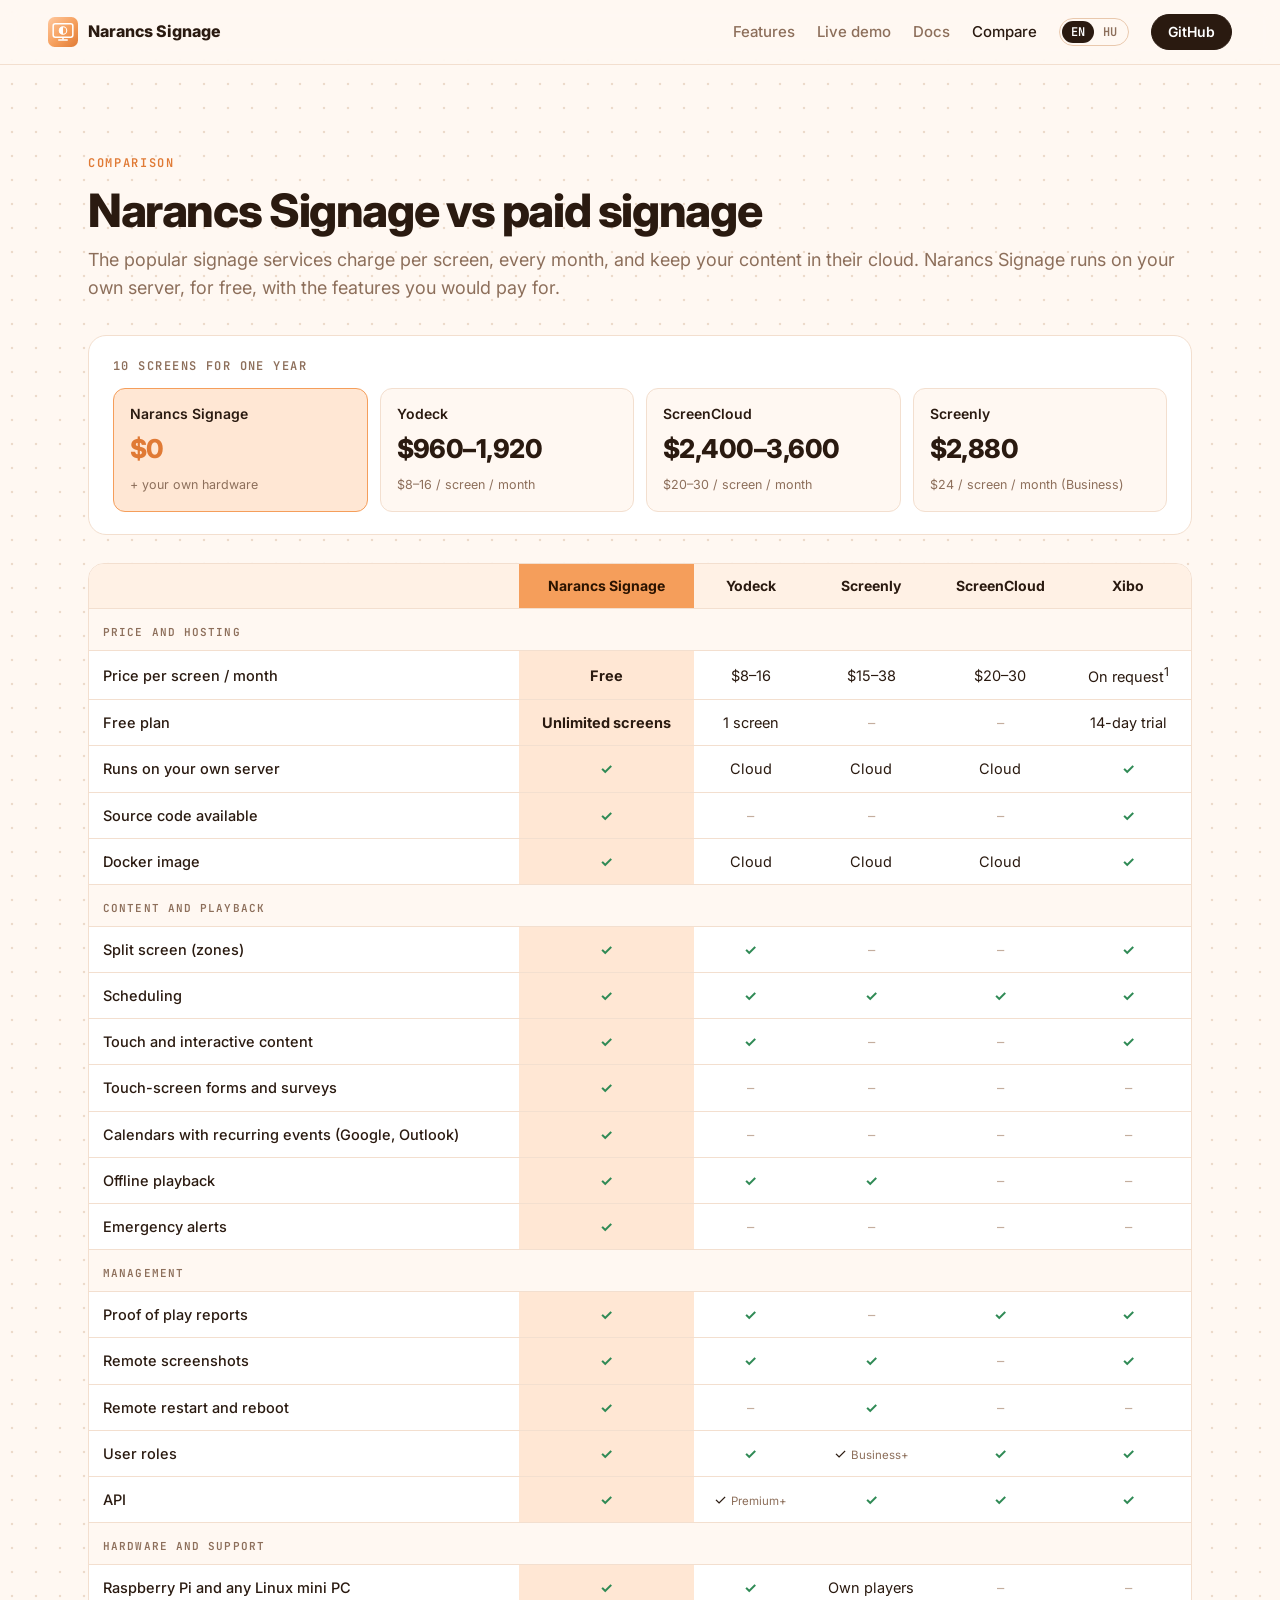
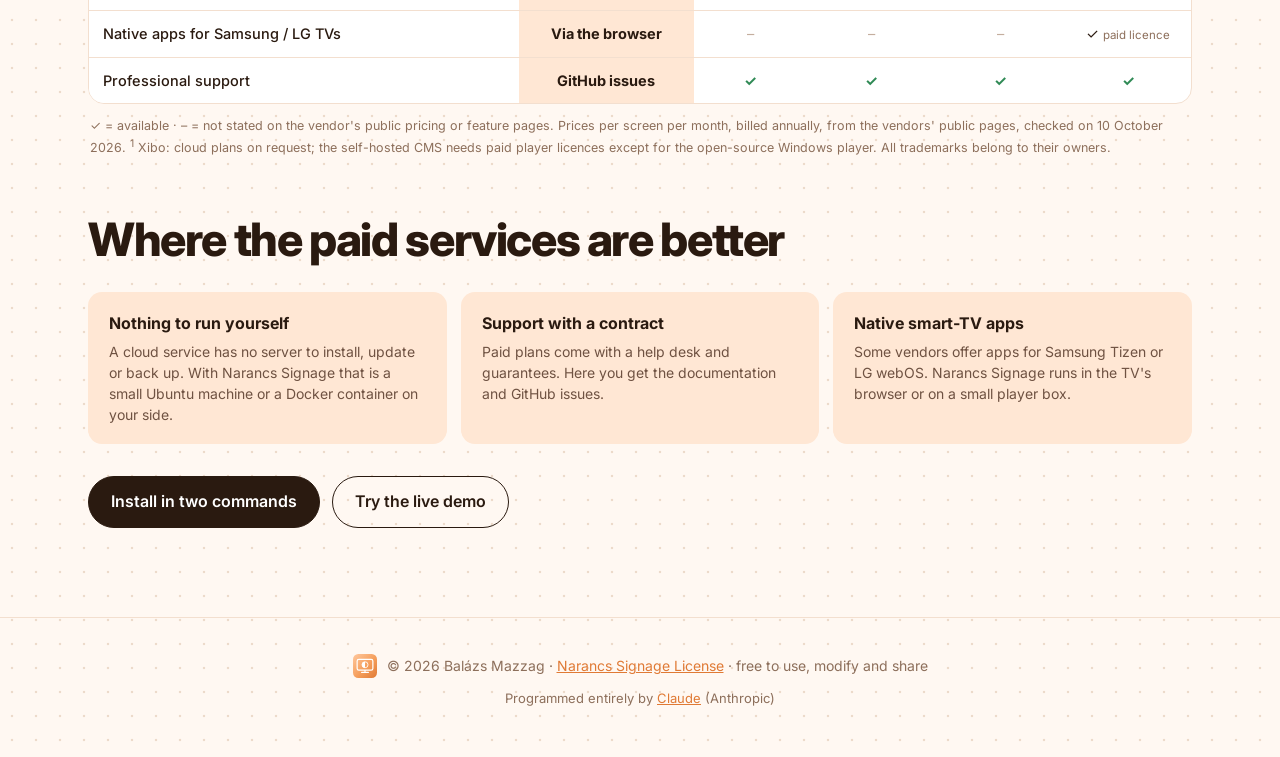
==== compare/index.html @ 7944b112 "Összehasonlító oldal, új funkciók a főoldalon és a dokumentációban, frissített demó (osztott képerny" ====
<!doctype html>
<html lang="en">
<head>
<meta charset="utf-8">
<meta name="viewport" content="width=device-width, initial-scale=1">
<title>Narancs Signage vs paid signage</title>
<meta name="description" content="Narancs Signage compared with Yodeck, Screenly, ScreenCloud and Xibo: price, self-hosting and features.">
<link rel="alternate" hreflang="en" href="https://mzzg-bazsi.github.io/narancs-signage-website/compare/">
<link rel="alternate" hreflang="hu" href="https://mzzg-bazsi.github.io/narancs-signage-website/compare/?lang=hu">
<link rel="alternate" hreflang="x-default" href="https://mzzg-bazsi.github.io/narancs-signage-website/compare/">
<meta property="og:type" content="website">
<meta property="og:site_name" content="Narancs Signage">
<meta property="og:title" content="Narancs Signage vs paid signage">
<meta property="og:description" content="Narancs Signage compared with Yodeck, Screenly, ScreenCloud and Xibo: price, self-hosting and features.">
<meta property="og:url" content="https://mzzg-bazsi.github.io/narancs-signage-website/compare/">
<meta property="og:image" content="https://mzzg-bazsi.github.io/narancs-signage-website/assets/og.png">
<meta name="twitter:card" content="summary_large_image">
<link rel="icon" href="../assets/favicon.svg" type="image/svg+xml">
<link rel="preconnect" href="https://fonts.googleapis.com">
<link rel="preconnect" href="https://fonts.gstatic.com" crossorigin>
<link href="https://fonts.googleapis.com/css2?family=Inter:wght@400;500;600;700;800;900&family=JetBrains+Mono:wght@400;600&display=swap" rel="stylesheet">
<link rel="stylesheet" href="../style.css">
</head>
<body>

<header class="nav">
  <a class="brand" href="../"><img src="../assets/favicon.svg" alt="" width="30" height="30"> <span class="brand-name">Narancs Signage</span></a>
  <nav>
    <a href="../#features">Features</a>
    <a href="../demo/">Live demo</a>
    <a href="../docs/">Docs</a>
    <a href="./" aria-current="page">Compare</a>
    <span class="lang-switch"><button data-lang="en">EN</button><button data-lang="hu">HU</button></span>
    <a class="btn btn-sm" href="https://github.com/mzzg-bazsi/narancs-signage">GitHub</a>
  </nav>
</header>

<main class="section compare">
  <p class="kicker">Comparison</p>
  <h2>Narancs Signage vs paid signage</h2>
  <p class="section-lead">The popular signage services charge per screen, every month, and keep your content in their cloud. Narancs Signage runs on your own server, for free, with the features you would pay for.</p>

  <div class="savings">
    <p class="savings-title">10 screens for one year</p>
    <div class="grid savings-grid">
      <article class="us"><span>Narancs Signage</span><b>$0</b><small>+ your own hardware</small></article>
      <article><span>Yodeck</span><b>$960–1,920</b><small>$8–16 / screen / month</small></article>
      <article><span>ScreenCloud</span><b>$2,400–3,600</b><small>$20–30 / screen / month</small></article>
      <article><span>Screenly</span><b>$2,880</b><small>$24 / screen / month (Business)</small></article>
    </div>
  </div>

  <div class="table-scroll">
    <table class="cmp">
      <thead>
        <tr><th></th><th class="us">Narancs Signage</th><th>Yodeck</th><th>Screenly</th><th>ScreenCloud</th><th>Xibo</th></tr>
      </thead>
      <tbody>
        <tr class="group"><td colspan="6">Price and hosting</td></tr>
        <tr><td>Price per screen / month</td><td class="us"><b>Free</b></td><td>$8–16</td><td>$15–38</td><td>$20–30</td><td>On request<sup>1</sup></td></tr>
        <tr><td>Free plan</td><td class="us">Unlimited screens</td><td>1 screen</td><td class="no">–</td><td class="no">–</td><td>14-day trial</td></tr>
        <tr><td>Runs on your own server</td><td class="us yes">✓</td><td>Cloud</td><td>Cloud</td><td>Cloud</td><td class="yes">✓</td></tr>
        <tr><td>Source code available</td><td class="us yes">✓</td><td class="no">–</td><td class="no">–</td><td class="no">–</td><td class="yes">✓</td></tr>
        <tr><td>Docker image</td><td class="us yes">✓</td><td>Cloud</td><td>Cloud</td><td>Cloud</td><td class="yes">✓</td></tr>

        <tr class="group"><td colspan="6">Content and playback</td></tr>
        <tr><td>Split screen (zones)</td><td class="us yes">✓</td><td class="yes">✓</td><td class="no">–</td><td class="no">–</td><td class="yes">✓</td></tr>
        <tr><td>Scheduling</td><td class="us yes">✓</td><td class="yes">✓</td><td class="yes">✓</td><td class="yes">✓</td><td class="yes">✓</td></tr>
        <tr><td>Touch and interactive content</td><td class="us yes">✓</td><td class="yes">✓</td><td class="no">–</td><td class="no">–</td><td class="yes">✓</td></tr>
        <tr><td>Touch-screen forms and surveys</td><td class="us yes">✓</td><td class="no">–</td><td class="no">–</td><td class="no">–</td><td class="no">–</td></tr>
        <tr><td>Calendars with recurring events (Google, Outlook)</td><td class="us yes">✓</td><td class="no">–</td><td class="no">–</td><td class="no">–</td><td class="no">–</td></tr>
        <tr><td>Offline playback</td><td class="us yes">✓</td><td class="yes">✓</td><td class="yes">✓</td><td class="no">–</td><td class="no">–</td></tr>
        <tr><td>Emergency alerts</td><td class="us yes">✓</td><td class="no">–</td><td class="no">–</td><td class="no">–</td><td class="no">–</td></tr>

        <tr class="group"><td colspan="6">Management</td></tr>
        <tr><td>Proof of play reports</td><td class="us yes">✓</td><td class="yes">✓</td><td class="no">–</td><td class="yes">✓</td><td class="yes">✓</td></tr>
        <tr><td>Remote screenshots</td><td class="us yes">✓</td><td class="yes">✓</td><td class="yes">✓</td><td class="no">–</td><td class="yes">✓</td></tr>
        <tr><td>Remote restart and reboot</td><td class="us yes">✓</td><td class="no">–</td><td class="yes">✓</td><td class="no">–</td><td class="no">–</td></tr>
        <tr><td>User roles</td><td class="us yes">✓</td><td class="yes">✓</td><td>✓ <small>Business+</small></td><td class="yes">✓</td><td class="yes">✓</td></tr>
        <tr><td>API</td><td class="us yes">✓</td><td>✓ <small>Premium+</small></td><td class="yes">✓</td><td class="yes">✓</td><td class="yes">✓</td></tr>

        <tr class="group"><td colspan="6">Hardware and support</td></tr>
        <tr><td>Raspberry Pi and any Linux mini PC</td><td class="us yes">✓</td><td class="yes">✓</td><td>Own players</td><td class="no">–</td><td class="no">–</td></tr>
        <tr><td>Native apps for Samsung / LG TVs</td><td class="us">Via the browser</td><td class="no">–</td><td class="no">–</td><td class="no">–</td><td>✓ <small>paid licence</small></td></tr>
        <tr><td>Professional support</td><td class="us">GitHub issues</td><td class="yes">✓</td><td class="yes">✓</td><td class="yes">✓</td><td class="yes">✓</td></tr>
      </tbody>
    </table>
  </div>
  <p class="footnote" data-i18n>✓ = available · – = not stated on the vendor's public pricing or feature pages. Prices per screen per month, billed annually, from the vendors' public pages, checked on 10 October 2026. <sup>1</sup> Xibo: cloud plans on request; the self-hosted CMS needs paid player licences except for the open-source Windows player. All trademarks belong to their owners.</p>

  <h2 class="honest-title">Where the paid services are better</h2>
  <div class="grid perks">
    <article><h3>Nothing to run yourself</h3><p>A cloud service has no server to install, update or back up. With Narancs Signage that is a small Ubuntu machine or a Docker container on your side.</p></article>
    <article><h3>Support with a contract</h3><p>Paid plans come with a help desk and guarantees. Here you get the documentation and GitHub issues.</p></article>
    <article><h3>Native smart-TV apps</h3><p>Some vendors offer apps for Samsung Tizen or LG webOS. Narancs Signage runs in the TV's browser or on a small player box.</p></article>
  </div>

  <div class="cta compare-cta">
    <a class="btn" href="../docs/#quickstart">Install in two commands</a>
    <a class="btn btn-ghost" href="../demo/">Try the live demo</a>
  </div>
</main>

<footer>
  <img src="../assets/favicon.svg" alt="" width="24" height="24">
  <span data-i18n>© 2026 Balázs Mazzag · <a href="https://github.com/mzzg-bazsi/narancs-signage/blob/main/LICENSE">Narancs Signage License</a> · free to use, modify and share</span>
  <span class="built-with" data-i18n>Programmed entirely by <a href="https://claude.com/claude-code">Claude</a> (Anthropic)</span>
</footer>

<script src="../i18n.js"></script>
</body>
</html>
---- style.css ----
/* Narancs Signage bemutató oldal – az admin halvány narancs színeire épül */
:root {
  --bg: #fff8f2; --bg2: #fff1e5; --surface: #fff; --border: #f3dfcf; --border-strong: #e9c8ad;
  --text: #2a1a10; --muted: #8d6f5b; --primary: #f59e5b; --primary-strong: #e07a35; --soft: #ffe7d4;
  --dot: rgba(170, 110, 60, .22);
  --s-alert: #dc4b3e;
  --mono: "JetBrains Mono", ui-monospace, Menlo, monospace;
  color-scheme: light;
}
* { box-sizing: border-box; }
[hidden] { display: none !important; }
html { scroll-behavior: smooth; }
body {
  margin: 0; color: var(--text); font: 16px/1.6 Inter, "Segoe UI", system-ui, sans-serif;
  background: radial-gradient(var(--dot) 1.3px, transparent 1.6px) 0 0 / 24px 24px, var(--bg);
  overflow-x: hidden;
}
a { color: var(--primary-strong); }
img { max-width: 100%; display: block; }
button { font: inherit; cursor: pointer; }

.btn { display: inline-block; padding: 12px 22px; border-radius: 999px; background: var(--text); color: #fff; font-weight: 600; text-decoration: none; border: 1px solid var(--text); transition: transform .15s; }
.btn:hover { transform: translateY(-1px); }
.btn-ghost { background: transparent; color: var(--text); }
.btn-sm { padding: 6px 16px; font-size: 14px; }

.nav { position: sticky; top: 0; z-index: 10; display: flex; align-items: center; justify-content: space-between; gap: 16px; padding: 14px clamp(16px, 4vw, 48px); background: color-mix(in srgb, var(--bg) 85%, transparent); backdrop-filter: blur(10px); border-bottom: 1px solid var(--border); }
.brand { white-space: nowrap; display: flex; align-items: center; gap: 10px; font-weight: 800; color: var(--text); text-decoration: none; }
.nav nav { display: flex; align-items: center; gap: 22px; }
.nav nav a:not(.btn) { color: var(--muted); text-decoration: none; font-weight: 500; font-size: 15px; }
.nav nav a:not(.btn):hover { color: var(--text); }

/* Hős szakasz */
.hero { display: grid; grid-template-columns: minmax(0, .85fr) minmax(0, 1.25fr); gap: clamp(24px, 4vw, 64px); align-items: center; max-width: 1360px; margin: 0 auto; padding: clamp(40px, 7vw, 96px) clamp(16px, 4vw, 48px); }
.kicker { font: 600 12px var(--mono); letter-spacing: .14em; text-transform: uppercase; color: var(--primary-strong); margin: 0 0 14px; }
h1 { font-size: clamp(40px, 4.6vw, 66px); line-height: 1.02; letter-spacing: -.035em; font-weight: 900; margin: 0 0 22px; }
h1 span { color: var(--primary-strong); }
.lead { font-size: 18px; color: #5a4334; max-width: 34em; margin: 0 0 28px; }
.cta { display: flex; flex-wrap: wrap; gap: 12px; }
.stats { list-style: none; padding: 0; margin: 36px 0 0; display: flex; flex-wrap: wrap; gap: 10px 26px; color: var(--muted); font-size: 14px; }
.stats b { color: var(--text); font-size: 22px; font-weight: 800; margin-right: 4px; }

/* Dőlt bemutató ablak */
.stage { perspective: 2000px; }
.win { transform: rotateX(9deg) rotateY(-13deg) rotateZ(-1.5deg); transform-origin: 50% 50%; transition: transform .6s cubic-bezier(.2,.7,.2,1); }
.stage:hover .win, .stage:focus-within .win { transform: rotateX(4deg) rotateY(-6deg) rotateZ(-.6deg); }
.win {
  background: radial-gradient(rgba(0,0,0,.07) 1px, transparent 1.4px) 0 0 / 18px 18px, #f8f6f4;
  border-radius: 12px; border: 1px solid rgba(0,0,0,.06);
  box-shadow: 0 1px 0 #fff inset, 0 30px 60px -20px rgba(80, 40, 10, .35), 0 12px 24px -12px rgba(80,40,10,.2);
  overflow: hidden;
}
.bar { display: flex; align-items: center; gap: 7px; padding: 12px 16px 6px; font-size: 13px; }
.tl { width: 11px; height: 11px; border-radius: 50%; display: inline-block; }
.tl.r { background: #ff5f57; } .tl.y { background: #febc2e; } .tl.g { background: #28c840; }
.bar b { margin-left: 10px; }
.hint { margin-left: auto; font: 11px var(--mono); letter-spacing: .1em; text-transform: uppercase; color: var(--muted); display: flex; align-items: center; gap: 8px; }
.hint i { width: 14px; height: 14px; border-radius: 50%; background: #ddd; animation: pulse 1.8s infinite; }
@keyframes pulse { 50% { background: var(--primary); } }
.steps { display: flex; flex-wrap: wrap; gap: 4px 14px; padding: 4px 16px 10px; border-bottom: 1px solid rgba(0,0,0,.06); }
.step { background: none; border: 0; padding: 4px 2px; color: #9a918b; font-size: 13px; display: flex; align-items: center; gap: 6px; }
.step em { font-style: normal; width: 18px; height: 18px; border-radius: 50%; background: #e7e2de; display: grid; place-items: center; font-size: 10px; font-weight: 700; }
.step[aria-selected="true"] { color: var(--text); font-weight: 600; }
.step[aria-selected="true"] em { background: var(--text); color: #fff; }
.step.done em { background: var(--primary); color: #fff; }

.panel { position: relative; height: 340px; }
.pane { position: absolute; inset: 0; padding: 26px 30px; display: flex; flex-direction: column; justify-content: center; align-items: center; text-align: center; opacity: 0; visibility: hidden; transition: opacity .35s, visibility .35s; }
.pane.active { opacity: 1; visibility: visible; }
.pane h3 { margin: 0 0 4px; font-size: 18px; }
.sub { margin: 0 0 14px; color: #7d746e; font-size: 13px; max-width: 30em; line-height: 1.5; }
.center { text-align: center; margin: 10px auto 0; }
.cmd { font: 12px var(--mono); background: #2a201a; color: #ffd8b8; padding: 8px 12px; border-radius: 7px; max-width: 100%; overflow-x: auto; white-space: nowrap; }
.ticks { display: flex; gap: 2px; margin: 18px 0 8px; height: 10px; width: min(100%, 390px); }
.ticks i { flex: 1; background: #d9d4d0; border-radius: 1px; transition: background .15s; }
.ticks i.on { background: #2a201a; }
.status { font-size: 12px; color: #7d746e; margin: 0 0 12px; min-height: 1.5em; }
.status.ok { color: #2f8a55; font-weight: 600; }
.btns { display: flex; gap: 8px; }
.mini { border: 1px solid rgba(0,0,0,.1); background: #e9e5e1; border-radius: 6px; padding: 5px 12px; font-size: 12px; font-weight: 500; color: var(--text); }
.mini:hover { background: #dfd9d4; }
.mini.primary { background: var(--text); color: #fff; border-color: var(--text); }
.mini.danger { background: var(--s-alert); color: #fff; border-color: var(--s-alert); }
.mini:disabled { opacity: .5; cursor: default; }

.split { display: grid; grid-template-columns: 1fr 1fr; gap: 26px; align-items: center; width: 100%; text-align: left; }
.form { display: flex; flex-direction: column; align-items: flex-start; gap: 6px; }
.tv { background: #1d1612; padding: 6px; border-radius: 8px; box-shadow: 0 8px 20px -10px rgba(0,0,0,.5); width: 100%; }
.tv-screen { position: relative; aspect-ratio: 16 / 9; border-radius: 3px; overflow: hidden; background: #000; }
.tv-screen > img { position: absolute; inset: 0; width: 100%; height: 100%; object-fit: cover; }
.pairing { background: linear-gradient(135deg, #ffb27a, #e07a35); display: flex; flex-direction: column; align-items: center; justify-content: center; color: #fff; }
.pairing img { position: static; width: 22%; height: auto; margin-bottom: 4px; }
.pairing small { font-size: 10px; opacity: .85; text-transform: uppercase; letter-spacing: .12em; }
.pairing strong { font: 600 clamp(18px, 2.6vw, 30px) var(--mono); letter-spacing: .06em; }
.digits { display: flex; gap: 5px; margin: 4px 0 6px; }
.digits span { width: 26px; height: 32px; border: 1px solid var(--border-strong); background: #fff; border-radius: 6px; display: grid; place-items: center; font: 600 15px var(--mono); }
.digits span.on { border-color: var(--primary-strong); }
.field { display: flex; gap: 10px; font-size: 12px; color: #7d746e; margin-bottom: 6px; }
.field b { color: var(--text); }

.types { display: grid; grid-template-columns: 1fr 1fr; gap: 6px; }
.types button { text-align: left; border: 1px solid rgba(0,0,0,.08); background: #fff; border-radius: 8px; padding: 9px 10px; font-size: 12.5px; font-weight: 500; color: var(--text); }
.types button.on { border-color: var(--primary-strong); background: var(--soft); }

.timeline { position: relative; width: 100%; height: 56px; background: #ece7e3; border-radius: 8px; margin-top: 8px; cursor: ew-resize; touch-action: none; }
.blk { position: absolute; top: 6px; bottom: 6px; border-radius: 6px; font-size: 11px; font-weight: 600; display: flex; align-items: center; justify-content: center; overflow: hidden; white-space: nowrap; padding: 0 4px; transition: box-shadow .2s; }
.blk.a { background: #ffd2ac; } .blk.b { background: #ffb27a; } .blk.c { background: #f59e5b; color: #3b1a05; }
.blk.off { background: transparent; color: #a59c96; font-weight: 400; }
.blk.now { box-shadow: 0 0 0 2px var(--text); }
.needle { position: absolute; top: -6px; bottom: -6px; width: 3px; margin-left: -1.5px; background: var(--text); border-radius: 2px; pointer-events: none; }
.needle::before { content: ""; position: absolute; top: -4px; left: -4px; width: 11px; height: 11px; border-radius: 50%; background: var(--text); }
.hours { display: flex; justify-content: space-between; width: 100%; font: 11px var(--mono); color: #9a918b; margin: 6px 0 12px; padding: 0 2px; }

.tv.big { width: 100%; }
#player > img { opacity: 0; transition: opacity .8s; }
#player > img.on { opacity: 1; }
.ticker { position: absolute; left: 0; right: 0; bottom: 0; background: rgba(0,0,0,.65); color: #fff; font-size: 10px; padding: 3px 0; white-space: nowrap; overflow: hidden; }
.ticker span { display: inline-block; padding-left: 100%; animation: tick 18s linear infinite; }
@keyframes tick { to { transform: translateX(-100%); } }
.alert { position: absolute; inset: 0; background: var(--s-alert); color: #fff; display: flex; flex-direction: column; align-items: center; justify-content: center; gap: 4px; animation: blink 1s steps(2) infinite; text-align: center; }
.alert b { font-size: clamp(16px, 2.4vw, 26px); }
.alert span { font-size: 11px; }
@keyframes blink { 50% { background: #b8352a; } }


/* Szakaszok */
.section { max-width: 1200px; margin: 0 auto; padding: clamp(48px, 7vw, 96px) clamp(16px, 4vw, 48px); }
h2 { font-size: clamp(30px, 3.6vw, 46px); letter-spacing: -.03em; line-height: 1.1; margin: 0 0 10px; font-weight: 800; }
.section-lead { color: var(--muted); font-size: 18px; margin: 0 0 32px; }
.grid { display: grid; gap: 14px; }
.grid article { background: var(--surface); border: 1px solid var(--border); border-radius: 14px; padding: 18px 20px; }
.grid h3 { margin: 0 0 4px; font-size: 16px; }
.grid p { margin: 0; color: var(--muted); font-size: 14px; line-height: 1.5; }
.types-grid { grid-template-columns: repeat(auto-fill, minmax(220px, 1fr)); }
.types-grid span { font-size: 26px; display: block; margin-bottom: 8px; }
.perks { grid-template-columns: repeat(auto-fill, minmax(min(300px, 100%), 1fr)); margin-top: 28px; }
.perks article { background: var(--soft); border-color: transparent; }
.perks p { color: #6f5242; }

.tabs { display: inline-flex; gap: 4px; padding: 4px; background: var(--bg2); border: 1px solid var(--border); border-radius: 999px; margin: 14px 0 24px; }
.tabs button { border: 0; background: none; padding: 8px 18px; border-radius: 999px; font-weight: 600; color: var(--muted); }
.tabs button[aria-selected="true"] { background: var(--surface); color: var(--text); box-shadow: 0 1px 4px rgba(120,60,20,.12); }
.gallery { display: grid; grid-template-columns: repeat(auto-fill, minmax(min(320px, 100%), 1fr)); gap: 20px; }
.gallery figure { margin: 0; }
.gallery img { border-radius: 12px; border: 1px solid var(--border); box-shadow: 0 10px 30px -18px rgba(120,60,20,.45); transition: transform .2s; }
.gallery a:hover img { transform: translateY(-3px); }
.gallery figcaption { font-size: 14px; color: var(--muted); margin-top: 8px; }

.install { grid-template-columns: repeat(auto-fit, minmax(min(320px, 100%), 1fr)); margin-top: 24px; }
.install article { position: relative; min-width: 0; }
.install h3 { display: flex; flex-wrap: wrap; align-items: center; gap: 4px 10px; margin-bottom: 12px; }
.install h3 em { font-style: normal; width: 26px; height: 26px; border-radius: 50%; background: var(--primary); color: #fff; display: grid; place-items: center; font-size: 13px; }
.install small { font-weight: 400; color: var(--muted); font-size: 13px; }
.install pre { background: #2a201a; color: #ffd8b8; border-radius: 10px; padding: 14px 16px; overflow-x: auto; font: 13px/1.7 var(--mono); margin: 0 0 12px; }
.install p code { font: 13px var(--mono); background: var(--bg2); padding: 1px 5px; border-radius: 4px; }
.copy { position: absolute; top: 18px; right: 18px; border: 1px solid var(--border-strong); background: var(--surface); border-radius: 6px; font-size: 12px; padding: 3px 10px; }

/* Képnézegető */
.lightbox { border: 0; padding: 0; background: transparent; max-width: none; max-height: none; position: fixed; inset: 0; width: 100%; height: 100%; margin: 0; }
body:has(.lightbox[open]) { overflow: hidden; }
.lightbox::backdrop { background: rgba(30, 18, 10, .88); backdrop-filter: blur(4px); }
.lightbox figure { margin: 0; height: 100%; display: flex; flex-direction: column; align-items: center; justify-content: center; gap: 12px; padding: 56px 72px 24px; }
.lightbox img { max-width: 100%; max-height: calc(100% - 40px); object-fit: contain; border-radius: 10px; box-shadow: 0 20px 60px rgba(0,0,0,.5); touch-action: pan-y; user-select: none; }
.lightbox figcaption { display: flex; gap: 14px; color: #fbeee4; font-size: 15px; }
.lightbox figcaption span:last-child { color: #c0a593; font-family: var(--mono); font-size: 13px; }
.lb-btn { position: fixed; border: 0; background: rgba(255,255,255,.12); color: #fff; width: 48px; height: 48px; border-radius: 50%; font-size: 30px; line-height: 1; display: grid; place-items: center; }
.lb-btn:hover { background: rgba(255,255,255,.25); }
.lb-prev { left: 14px; top: 50%; transform: translateY(-50%); }
.lb-next { right: 14px; top: 50%; transform: translateY(-50%); }
.lb-close { right: 14px; top: 14px; font-size: 26px; }
.gallery a { cursor: zoom-in; display: block; }

footer .built-with { flex-basis: 100%; font-size: 13px; }
footer { display: flex; align-items: center; justify-content: center; gap: 10px; flex-wrap: wrap; text-align: center; padding: 36px 16px 48px; color: var(--muted); font-size: 14px; border-top: 1px solid var(--border); }

@media (max-width: 1020px) {
  .hero { grid-template-columns: 1fr; }
  .win, .stage:hover .win { transform: none; }
}
@media (max-width: 640px) {
  .nav nav a:not(.btn) { display: none; }
  .hint { display: none; }
  .panel { height: 470px; }
  .pane { padding: 20px 16px; }
  .split { grid-template-columns: 1fr; gap: 14px; }
  .blk { font-size: 9px; }
  .gallery { grid-template-columns: 1fr; }
  .install { grid-template-columns: 1fr; }
  .lightbox figure { padding: 56px 8px 72px; }
  .lb-prev, .lb-next { top: auto; bottom: 14px; transform: none; }
}
@media (prefers-reduced-motion: reduce) {
  *, *::before, *::after { animation: none !important; transition: none !important; }
}

/* Nyelvváltó */
.lang-switch { display: inline-flex; border: 1px solid var(--border-strong); border-radius: 999px; padding: 2px; }
.lang-switch button { border: 0; background: none; padding: 3px 9px; border-radius: 999px; font: 600 12px var(--mono); color: var(--muted); }
.lang-switch button[aria-pressed="true"] { background: var(--text); color: #fff; }

/* Élő bemutató oldal */
.demo-page h2 { font-size: clamp(36px, 4.6vw, 60px); }
.demo-layout { display: grid; grid-template-columns: minmax(0, 1fr) 300px; gap: 32px; align-items: start; }
.demo-tv { padding: 10px; border-radius: 14px; }
.demo-tv iframe { position: absolute; inset: 0; width: 100%; height: 100%; border: 0; }
.demo-controls { display: flex; flex-wrap: wrap; gap: 8px; margin-top: 14px; }
.demo-controls .mini { font-size: 14px; padding: 7px 14px; }
.demo-side h3 { margin: 0 0 4px; font-size: 16px; }
.demo-side .sub { font-size: 14px; }
.themes { display: grid; grid-template-columns: 1fr 1fr; gap: 6px; margin-bottom: 26px; }
.theme { display: flex; align-items: center; gap: 8px; text-align: left; border: 1px solid var(--border); background: var(--surface); border-radius: 9px; padding: 6px 8px; font-size: 13px; font-weight: 500; color: var(--text); }
.theme i { position: relative; flex: none; width: 26px; height: 20px; border-radius: 5px; }
.theme i b { position: absolute; right: 3px; bottom: 3px; width: 8px; height: 8px; border-radius: 50%; }
.theme.on { border-color: var(--primary-strong); box-shadow: 0 0 0 2px var(--soft); }
.try { margin: 0 0 24px; padding-left: 18px; color: #5a4334; font-size: 14px; }
.try li { margin-bottom: 6px; }
@media (max-width: 900px) { .demo-layout { grid-template-columns: 1fr; } }

.admin-demo { margin-top: clamp(56px, 8vw, 110px); }
.browser { border-radius: 12px; overflow: hidden; border: 1px solid rgba(0,0,0,.08); background: #f8f6f4; box-shadow: 0 30px 60px -24px rgba(80,40,10,.35); }
.browser .bar { padding: 10px 14px; border-bottom: 1px solid rgba(0,0,0,.06); }
.browser .url { margin-left: 12px; flex: 1; max-width: 420px; background: #ece7e3; border-radius: 6px; padding: 3px 10px; font: 12px var(--mono); color: var(--muted); overflow: hidden; text-overflow: ellipsis; white-space: nowrap; }
.browser .bar a { margin-left: auto; font-size: 13px; font-weight: 600; text-decoration: none; white-space: nowrap; }
.browser iframe { display: block; width: 100%; height: min(78vh, 820px); border: 0; background: #fff8f2; }

/* Dokumentáció */
.nav nav a[aria-current="page"] { color: var(--text); }
.docs { display: grid; grid-template-columns: 250px minmax(0, 1fr); gap: 48px; max-width: 1200px; margin: 0 auto; padding: 32px clamp(16px, 4vw, 48px) 64px; }
.toc details { position: sticky; top: 84px; max-height: calc(100vh - 100px); overflow: auto; }
.toc summary { font: 600 12px var(--mono); letter-spacing: .12em; text-transform: uppercase; color: var(--muted); cursor: pointer; margin-bottom: 8px; list-style: none; }
.toc summary::-webkit-details-marker { display: none; }
.toc nav a { display: block; padding: 4px 10px; border-left: 2px solid var(--border); color: var(--text); text-decoration: none; font-size: 14px; font-weight: 600; }
.toc nav a.toc-sub { padding-left: 22px; font-weight: 400; color: var(--muted); font-size: 13px; }
.toc nav a:hover { color: var(--primary-strong); }
.toc nav a.on { border-left-color: var(--primary-strong); color: var(--primary-strong); background: var(--soft); }
.doc { max-width: 820px; }
.doc section { scroll-margin-top: 84px; padding-bottom: 28px; border-bottom: 1px solid var(--border); margin-bottom: 36px; }
.doc section:last-child { border-bottom: 0; }
.doc h1 { font-size: clamp(32px, 4vw, 46px); margin-bottom: 10px; }
.doc h2 { font-size: clamp(26px, 3vw, 34px); margin: 0 0 14px; }
.doc h3 { font-size: 19px; margin: 30px 0 8px; scroll-margin-top: 84px; }
.doc p, .doc li, .doc dd { color: #4a3528; }
.doc-lead { font-size: 19px; color: var(--muted) !important; }
.doc code { font: 13.5px var(--mono); background: var(--bg2); border: 1px solid var(--border); padding: 1px 5px; border-radius: 5px; word-break: break-word; }
.doc pre { position: relative; background: #2a201a; color: #ffd8b8; border-radius: 10px; padding: 14px 16px; overflow-x: auto; font: 13px/1.7 var(--mono); margin: 10px 0 16px; }
.doc pre code { background: none; border: 0; padding: 0; color: inherit; word-break: normal; }
.doc pre.has-copy { padding-right: 78px; }
.doc pre .copy { top: 10px; right: 10px; }
.doc img.arch { width: 100%; height: auto; margin: 6px 0 18px; border: 1px solid var(--border); border-radius: 18px; }
.doc table { width: 100%; border-collapse: collapse; margin: 10px 0 18px; font-size: 14.5px; display: block; overflow-x: auto; }
.doc th, .doc td { text-align: left; vertical-align: top; padding: 9px 12px; border-bottom: 1px solid var(--border); }
.doc th { background: var(--bg2); font-weight: 700; white-space: nowrap; }
.doc td:first-child { white-space: nowrap; font-weight: 500; }
.doc .note { background: var(--soft); border-left: 3px solid var(--primary); padding: 10px 14px; border-radius: 0 8px 8px 0; }
.doc kbd { font: 600 12px var(--mono); background: var(--surface); border: 1px solid var(--border-strong); border-bottom-width: 2px; border-radius: 5px; padding: 1px 6px; }
.doc .steps-list > li { margin-bottom: 12px; }
.doc .faq dt { font-weight: 700; margin-top: 16px; }
.doc .faq dd { margin: 4px 0 0; }
@media (max-width: 900px) {
  .docs { grid-template-columns: minmax(0, 1fr); gap: 16px; padding-top: 16px; }
  .toc details { position: static; max-height: none; background: var(--surface); border: 1px solid var(--border); border-radius: 12px; padding: 12px 14px; }
  .toc summary { margin: 0; }
  .toc summary::after { content: " ▾"; }
  .doc td:first-child { white-space: normal; }
}
.more-docs { margin: 22px 0 0; font-weight: 600; }

@media (max-width: 440px) { .brand-name { display: none; } .nav nav { gap: 12px; } }

/* Összehasonlítás */
.savings { background: var(--surface); border: 1px solid var(--border); border-radius: 18px; padding: 22px 24px; margin-bottom: 28px; }
.savings-title { font: 600 12px var(--mono); letter-spacing: .12em; text-transform: uppercase; color: var(--muted); margin: 0 0 14px; }
.savings-grid { grid-template-columns: repeat(auto-fit, minmax(min(190px, 100%), 1fr)); gap: 12px; }
.savings-grid article { background: var(--bg); border: 1px solid var(--border); border-radius: 12px; padding: 14px 16px; }
.savings-grid article span { display: block; font-weight: 600; font-size: 14px; }
.savings-grid article b { display: block; font-size: 26px; font-weight: 800; letter-spacing: -.02em; margin: 2px 0; }
.savings-grid article small { color: var(--muted); font-size: 12.5px; }
.savings-grid article.us { background: var(--soft); border-color: var(--primary); }
.savings-grid article.us b { color: var(--primary-strong); }
.table-scroll { overflow-x: auto; border: 1px solid var(--border); border-radius: 16px; background: var(--surface); }
.cmp { width: 100%; border-collapse: collapse; font-size: 14.5px; min-width: 760px; }
.cmp th, .cmp td { padding: 11px 14px; border-bottom: 1px solid var(--border); text-align: center; vertical-align: middle; }
.cmp th { font-size: 14px; background: var(--bg2); position: sticky; top: 0; }
.cmp td:first-child, .cmp th:first-child { text-align: left; font-weight: 500; position: sticky; left: 0; background: var(--surface); z-index: 1; }
.cmp th:first-child { background: var(--bg2); }
.cmp .us { background: var(--soft); font-weight: 700; }
.cmp th.us { background: var(--primary); color: #2a1300; }
.cmp .yes { color: #2f8a55; font-weight: 700; }
.cmp .us.yes { color: #2f8a55; }
.cmp .no { color: #c4ae9e; }
.cmp small { color: var(--muted); font-weight: 400; font-size: 11.5px; }
.cmp tr.group td { background: var(--bg); font: 600 11px var(--mono); letter-spacing: .1em; text-transform: uppercase; color: var(--muted); text-align: left; padding-top: 16px; }
.cmp tbody tr:last-child td { border-bottom: 0; }
.footnote { font-size: 12.5px; color: var(--muted); margin: 12px 2px 0; }
.honest-title { margin-top: 56px; }
.compare-cta { margin-top: 32px; }
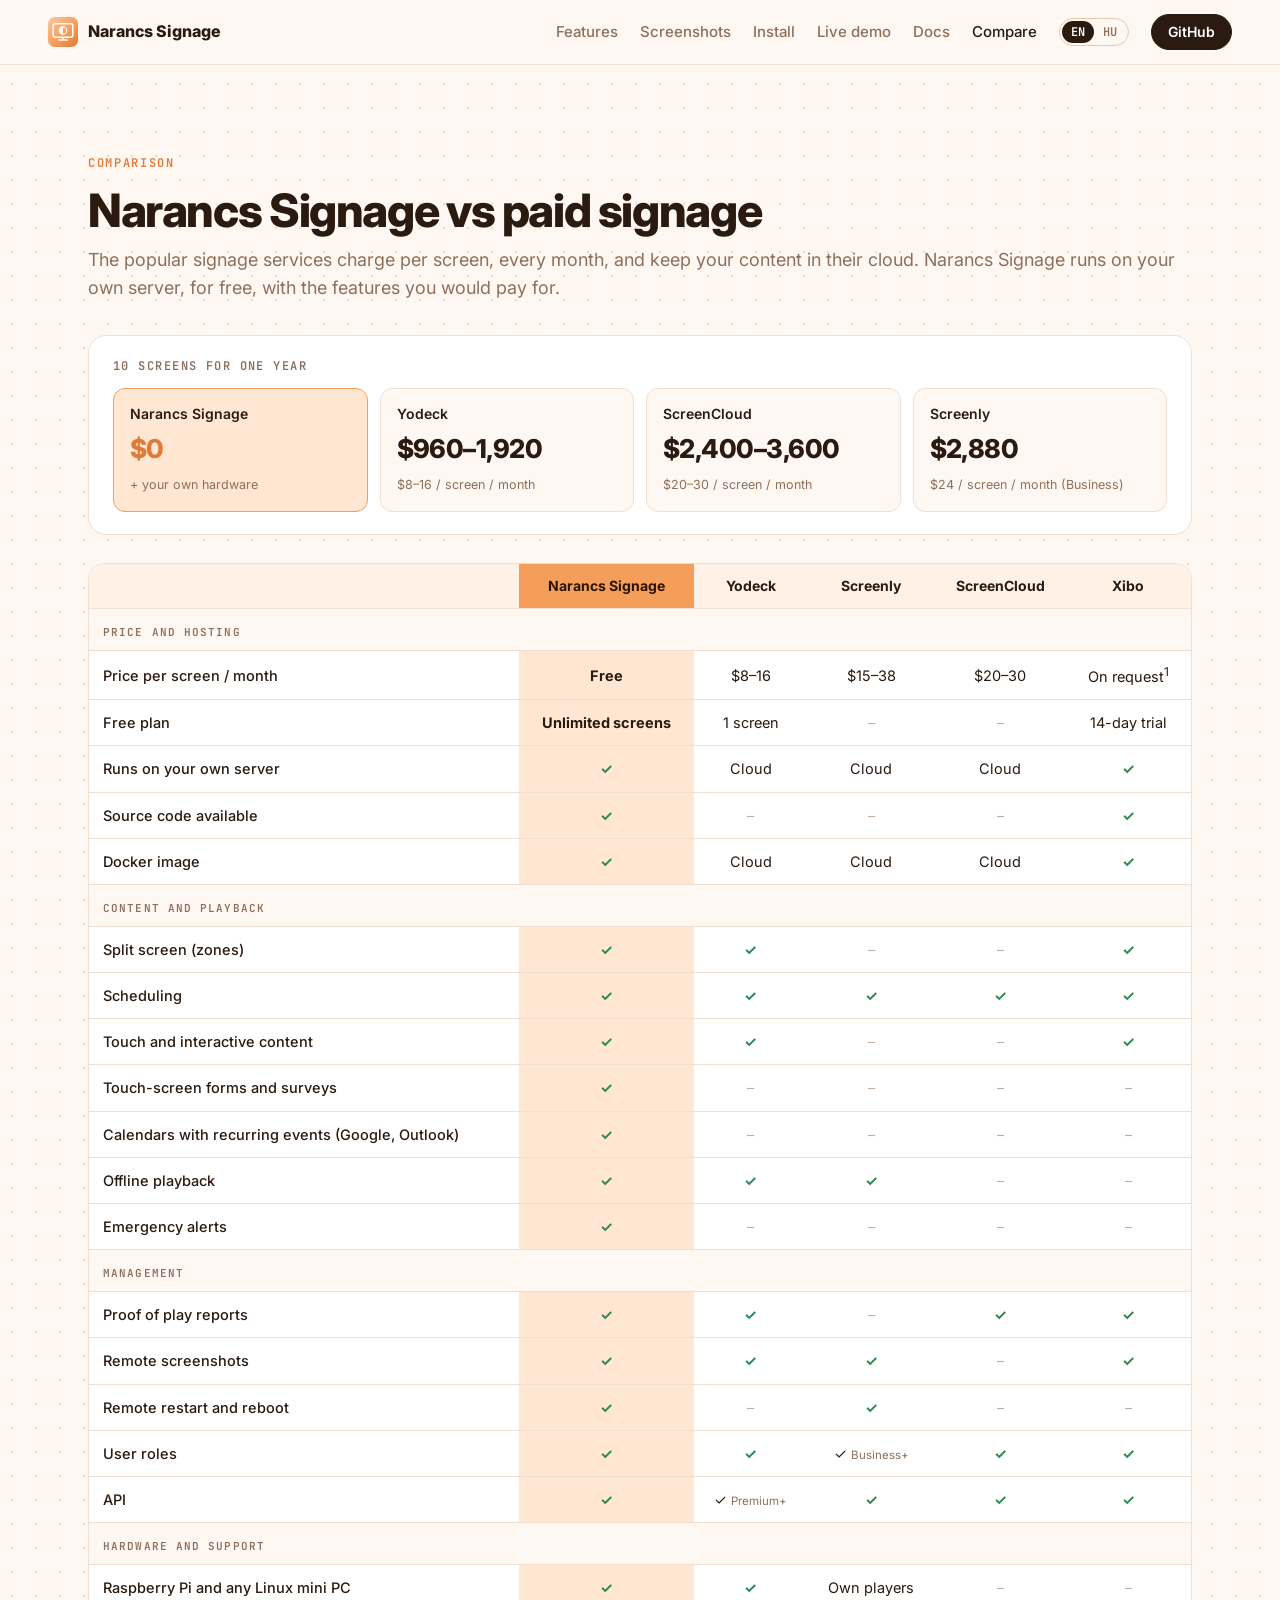
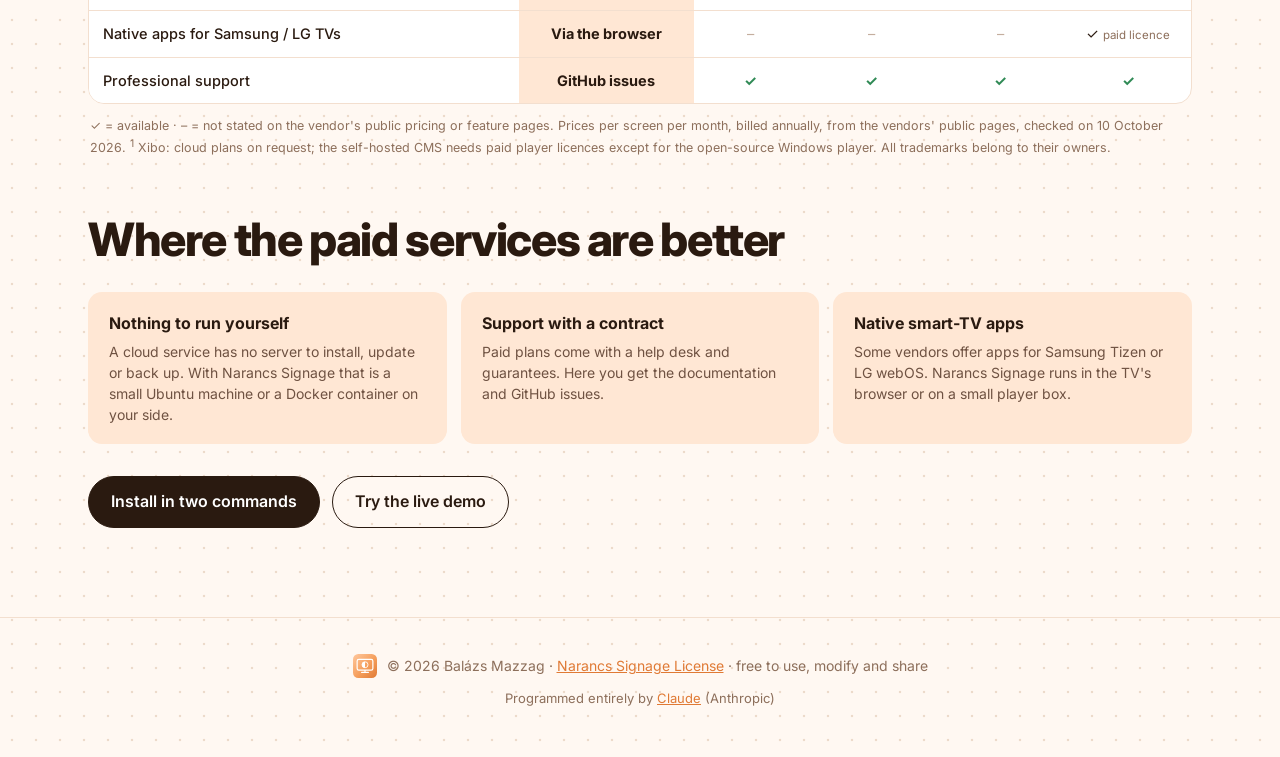
==== commit 729f7eba: "Egységes fejléc menü minden oldalon, szűk képernyőn lenyíló ☰ menü Co-Authored-By: Claude Opus 5.5 <" ====
--- a/compare/index.html
+++ b/compare/index.html
@@ -26,12 +26,17 @@
 <header class="nav">
   <a class="brand" href="../"><img src="../assets/favicon.svg" alt="" width="30" height="30"> <span class="brand-name">Narancs Signage</span></a>
   <nav>
-    <a href="../#features">Features</a>
-    <a href="../demo/">Live demo</a>
-    <a href="../docs/">Docs</a>
-    <a href="./" aria-current="page">Compare</a>
+    <div class="nav-links">
+      <a href="../#features">Features</a>
+      <a href="../#screens">Screenshots</a>
+      <a href="../docs/#quickstart">Install</a>
+      <a href="../demo/">Live demo</a>
+      <a href="../docs/">Docs</a>
+      <a href="./" aria-current="page">Compare</a>
+    </div>
     <span class="lang-switch"><button data-lang="en">EN</button><button data-lang="hu">HU</button></span>
     <a class="btn btn-sm" href="https://github.com/mzzg-bazsi/narancs-signage">GitHub</a>
+    <button class="nav-toggle" type="button" aria-label="Menu" aria-expanded="false">☰</button>
   </nav>
 </header>
 
--- a/style.css
+++ b/style.css
@@ -178,7 +178,6 @@
   .win, .stage:hover .win { transform: none; }
 }
 @media (max-width: 640px) {
-  .nav nav a:not(.btn) { display: none; }
   .hint { display: none; }
   .panel { height: 470px; }
   .pane { padding: 20px 16px; }
@@ -294,3 +293,15 @@
 .footnote { font-size: 12.5px; color: var(--muted); margin: 12px 2px 0; }
 .honest-title { margin-top: 56px; }
 .compare-cta { margin-top: 32px; }
+
+/* Fejléc menü: szűk képernyőn a ☰ gomb mögé csukódik */
+.nav-links { display: flex; align-items: center; gap: 22px; }
+.nav-toggle { display: none; place-items: center; width: 40px; height: 36px; border: 1px solid var(--border-strong); border-radius: 10px; background: var(--surface); color: var(--text); font-size: 18px; line-height: 1; }
+@media (max-width: 1000px) {
+  .nav-toggle { display: inline-grid; }
+  .nav-links { display: none; position: absolute; top: 100%; left: 0; right: 0; flex-direction: column; align-items: stretch; gap: 0; padding: 6px clamp(16px, 4vw, 48px) 12px; background: var(--bg); border-bottom: 1px solid var(--border); box-shadow: 0 12px 24px -16px rgba(80, 40, 10, .35); }
+  .nav.open .nav-links { display: flex; }
+  .nav-links a { padding: 11px 0; border-bottom: 1px solid var(--border); font-size: 16px !important; }
+  .nav-links a:last-child { border-bottom: 0; }
+  .nav nav { gap: 10px; }
+}
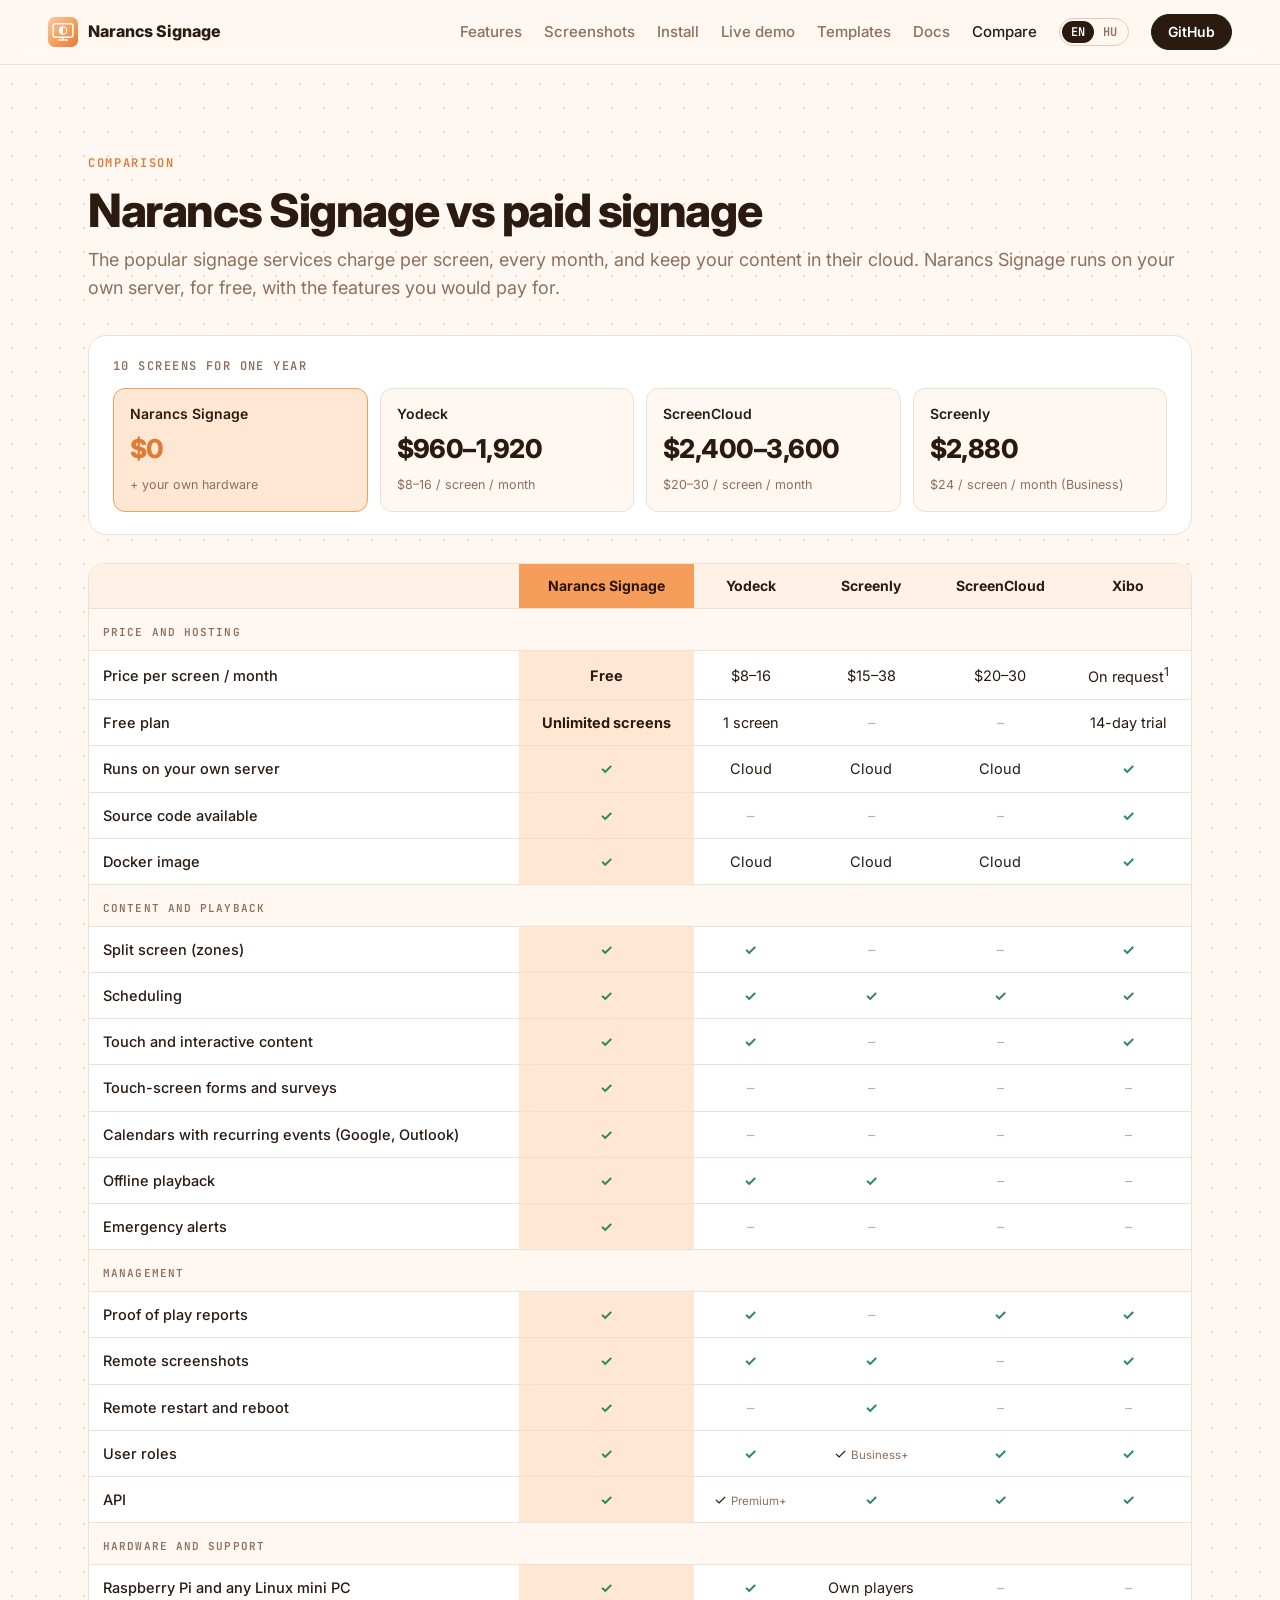
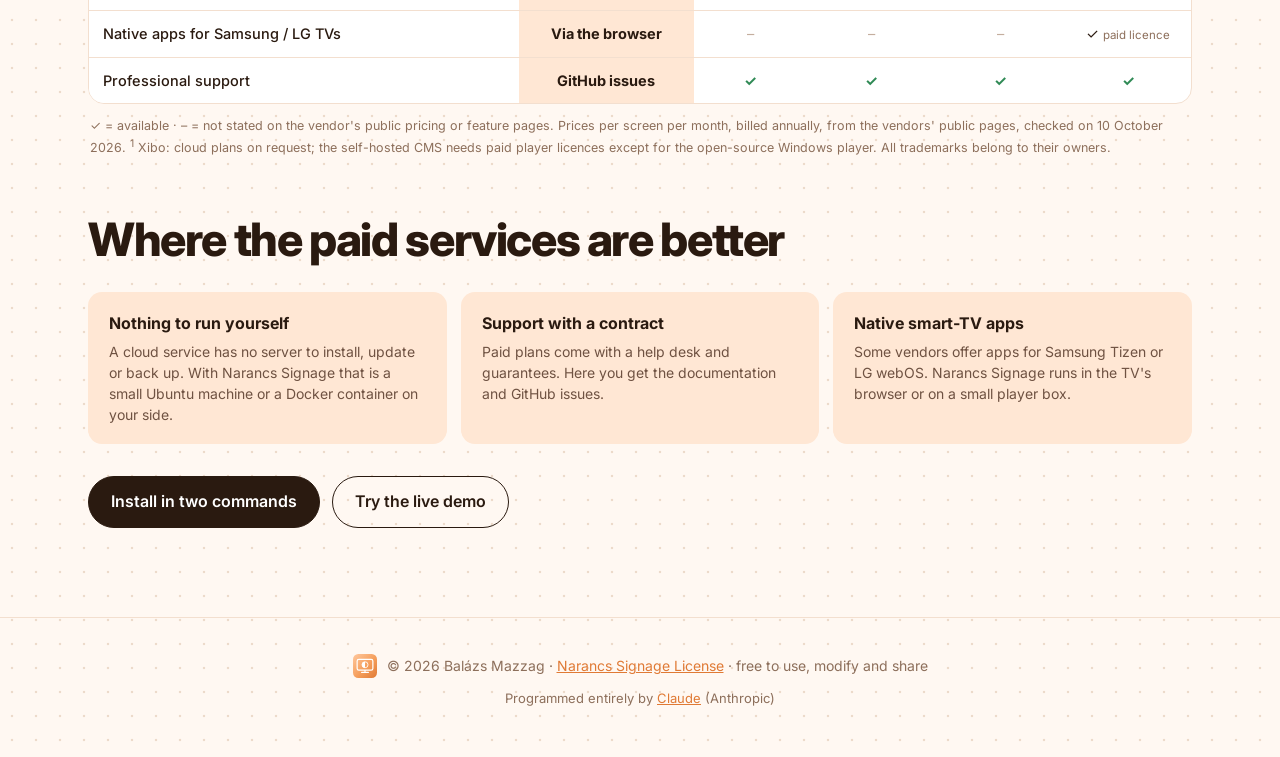
==== commit 21a8cdee: "Weboldal: Sablonok menüpont a közösségi galériához (minden oldalon), a nyelv átadásával Co-Authored-" ====
--- a/compare/index.html
+++ b/compare/index.html
@@ -31,6 +31,7 @@
       <a href="../#screens">Screenshots</a>
       <a href="../docs/#quickstart">Install</a>
       <a href="../demo/">Live demo</a>
+      <a href="https://mzzg-bazsi.github.io/narancs-signage-templates/">Templates</a>
       <a href="../docs/">Docs</a>
       <a href="./" aria-current="page">Compare</a>
     </div>
--- a/style.css
+++ b/style.css
@@ -305,3 +305,13 @@
   .nav-links a:last-child { border-bottom: 0; }
   .nav nav { gap: 10px; }
 }
+
+/* Sablonok sáv a főoldalon */
+.tpl-strip { display: grid; grid-template-columns: minmax(0, 1fr) minmax(0, 1.3fr); gap: 24px; align-items: center; margin-top: 28px; padding: 24px 26px; border-radius: 18px; background: var(--surface); border: 1px solid var(--border); }
+.tpl-strip h3 { margin: 0 0 6px; font-size: 20px; }
+.tpl-strip p { margin: 0; color: var(--muted); font-size: 15px; }
+.tpl-strip code { font: 13px var(--mono); background: var(--bg2); padding: 1px 5px; border-radius: 4px; }
+.tpl-strip ul { list-style: none; margin: 0; padding: 0; display: flex; flex-wrap: wrap; gap: 8px; }
+.tpl-strip li { background: var(--soft); border-radius: 999px; padding: 6px 12px; font-size: 14px; font-weight: 500; }
+@media (max-width: 800px) { .tpl-strip { grid-template-columns: 1fr; } }
+.tpl-strip .tpl-links { margin-top: 10px; font-weight: 600; }
